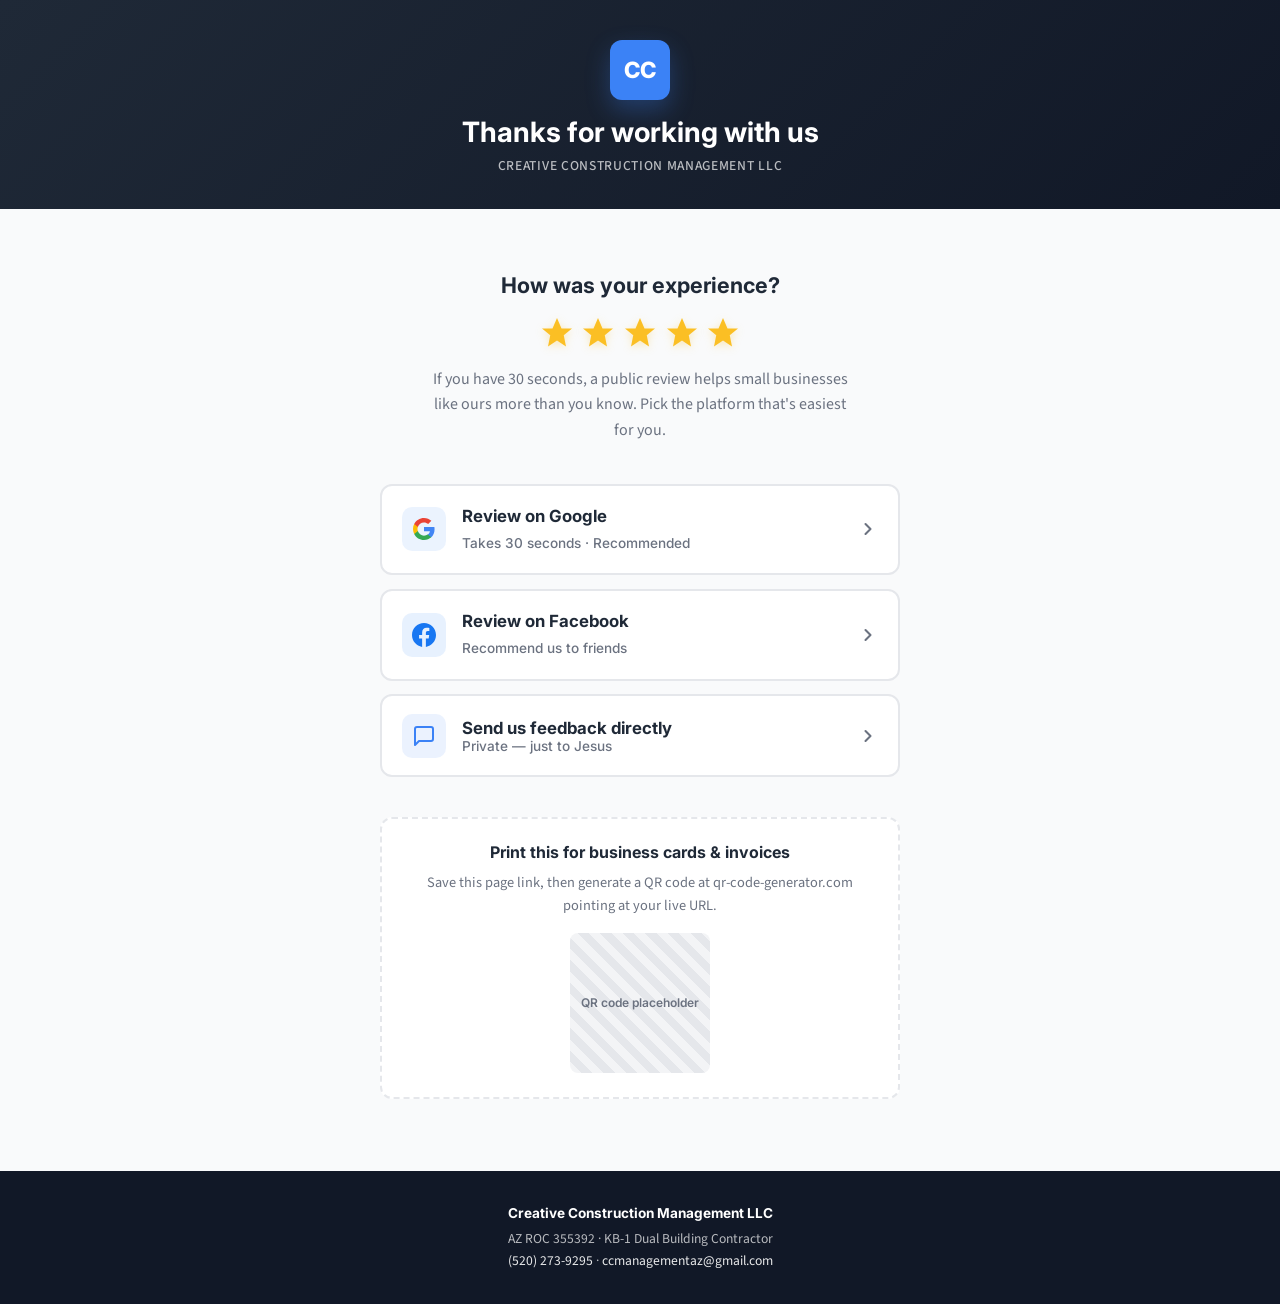
==== reviews.html @ 7d5b752c "Add files via upload" ====
<!DOCTYPE html>
<html lang="en">
<head>
<meta charset="UTF-8" />
<meta name="viewport" content="width=device-width, initial-scale=1.0" />
<title>Leave a Review · Creative Construction Management</title>
<meta name="description" content="Thanks for working with Creative Construction Management LLC. Leave us a quick review — Google, Facebook, or directly here." />
<meta name="robots" content="noindex" />

<link rel="preconnect" href="https://fonts.googleapis.com" />
<link rel="preconnect" href="https://fonts.gstatic.com" crossorigin />
<link href="https://fonts.googleapis.com/css2?family=Inter:wght@500;600;700;800&family=Source+Sans+3:wght@400;500;600&display=swap" rel="stylesheet" />

<style>
:root {
  --primary: #1f2937;
  --primary-dark: #111827;
  --accent: #3b82f6;
  --accent-dark: #2563eb;
  --text: #1f2937;
  --text-light: #6b7280;
  --bg: #f9fafb;
  --card: #ffffff;
  --border: #e5e7eb;
  --star: #fbbf24;
  --google: #4285f4;
  --facebook: #1877f2;
}
* { margin: 0; padding: 0; box-sizing: border-box; }
body {
  font-family: 'Source Sans 3', system-ui, sans-serif;
  background: var(--bg);
  color: var(--text);
  line-height: 1.6;
  min-height: 100vh;
  display: flex;
  flex-direction: column;
}
main {
  flex: 1;
  max-width: 560px;
  margin: 0 auto;
  padding: 2rem 1.25rem 3rem;
  width: 100%;
}
h1, h2, h3 { font-family: 'Inter', sans-serif; color: var(--primary); line-height: 1.2; }

/* Header */
.hdr {
  background: linear-gradient(135deg, var(--primary) 0%, var(--primary-dark) 100%);
  color: #fff;
  padding: 2.5rem 1.25rem 2rem;
  text-align: center;
}
.hdr .logo-mark {
  display: inline-flex;
  align-items: center;
  justify-content: center;
  width: 60px; height: 60px;
  background: var(--accent);
  color: #fff;
  border-radius: 12px;
  font-family: 'Inter', sans-serif;
  font-weight: 800;
  font-size: 1.4rem;
  margin-bottom: 1rem;
  box-shadow: 0 10px 25px rgba(59,130,246,.3);
}
.hdr h1 { color: #fff; font-size: 1.75rem; font-weight: 700; }
.hdr small {
  display: block;
  color: rgba(255,255,255,.7);
  font-size: .85rem;
  letter-spacing: .05em;
  margin-top: .35rem;
  text-transform: uppercase;
  font-weight: 500;
}

/* Star row */
.star-section {
  text-align: center;
  padding: 2rem 0 2.5rem;
}
.star-section h2 { font-size: 1.35rem; margin-bottom: 1rem; }
.stars {
  display: inline-flex;
  gap: .35rem;
  margin-bottom: 1rem;
}
.stars svg {
  width: 36px; height: 36px;
  fill: var(--star);
  filter: drop-shadow(0 2px 4px rgba(251,191,36,.3));
}
.star-section p {
  color: var(--text-light);
  font-size: 1rem;
  max-width: 420px;
  margin: 0 auto;
}

/* Review buttons */
.review-buttons {
  display: flex;
  flex-direction: column;
  gap: .85rem;
  margin-bottom: 2.5rem;
}
.review-btn {
  display: flex;
  align-items: center;
  gap: 1rem;
  padding: 1.1rem 1.25rem;
  background: var(--card);
  border: 2px solid var(--border);
  border-radius: 12px;
  color: var(--text);
  text-decoration: none;
  font-family: 'Inter', sans-serif;
  font-weight: 600;
  transition: all .2s;
  cursor: pointer;
}
.review-btn:hover, .review-btn:focus-visible {
  transform: translateY(-2px);
  box-shadow: 0 10px 20px rgba(0,0,0,.08);
  outline: none;
}
.review-btn.google:hover { border-color: var(--google); }
.review-btn.facebook:hover { border-color: var(--facebook); }
.review-btn.direct:hover { border-color: var(--accent); }
.review-btn-icon {
  flex-shrink: 0;
  width: 44px; height: 44px;
  border-radius: 10px;
  display: flex;
  align-items: center;
  justify-content: center;
}
.review-btn.google .review-btn-icon { background: rgba(66,133,244,.1); color: var(--google); }
.review-btn.facebook .review-btn-icon { background: rgba(24,119,242,.1); color: var(--facebook); }
.review-btn.direct .review-btn-icon { background: rgba(59,130,246,.1); color: var(--accent); }
.review-btn-text { flex: 1; text-align: left; }
.review-btn-text strong { display: block; font-size: 1.05rem; }
.review-btn-text small { color: var(--text-light); font-size: .85rem; font-weight: 500; }
.review-btn-arrow {
  color: var(--text-light);
  flex-shrink: 0;
  transition: transform .2s;
}
.review-btn:hover .review-btn-arrow { transform: translateX(3px); color: var(--accent); }

/* Direct form */
.direct-form {
  background: var(--card);
  border: 1px solid var(--border);
  border-radius: 12px;
  padding: 1.5rem;
  display: none;
}
.direct-form.open { display: block; animation: slideDown .3s ease; }
@keyframes slideDown {
  from { opacity: 0; transform: translateY(-10px); }
  to { opacity: 1; transform: translateY(0); }
}
.direct-form h3 { font-size: 1.1rem; margin-bottom: 1.25rem; }

.rating-picker {
  display: flex;
  justify-content: center;
  gap: .35rem;
  margin-bottom: 1.5rem;
}
.rating-picker input { display: none; }
.rating-picker label {
  cursor: pointer;
  padding: .25rem;
  transition: transform .15s;
}
.rating-picker label svg {
  width: 40px; height: 40px;
  fill: #e5e7eb;
  transition: fill .15s;
}
.rating-picker label:hover { transform: scale(1.1); }
.rating-picker input:checked ~ label svg,
.rating-picker label:hover svg,
.rating-picker label:hover ~ label svg { fill: var(--star); }
/* reversed trick for hover-all-left-of-hovered */
.rating-picker { direction: rtl; }
.rating-picker input:checked ~ label svg { fill: var(--star); }

.form-group { margin-bottom: 1rem; }
.form-group label {
  display: block;
  font-family: 'Inter', sans-serif;
  font-size: .85rem;
  font-weight: 500;
  color: var(--text);
  margin-bottom: .4rem;
}
.form-group input, .form-group textarea {
  width: 100%;
  padding: .75rem;
  border: 1px solid var(--border);
  border-radius: 8px;
  font-family: inherit;
  font-size: 1rem;
}
.form-group input:focus, .form-group textarea:focus {
  outline: none;
  border-color: var(--accent);
  box-shadow: 0 0 0 3px rgba(59,130,246,.15);
}
.form-group textarea { min-height: 110px; resize: vertical; }

.form-submit {
  width: 100%;
  padding: .9rem;
  background: var(--accent);
  color: #fff;
  border: none;
  border-radius: 8px;
  font-family: 'Inter', sans-serif;
  font-weight: 600;
  font-size: 1rem;
  cursor: pointer;
  transition: background .2s;
}
.form-submit:hover { background: var(--accent-dark); }
.form-submit:disabled { opacity: .6; cursor: wait; }

.form-status {
  margin-top: 1rem;
  padding: .85rem;
  border-radius: 8px;
  font-size: .95rem;
  display: none;
}
.form-status.success { background: #d1fae5; color: #065f46; display: block; }
.form-status.error { background: #fee2e2; color: #991b1b; display: block; }

/* QR / print section */
.qr-box {
  margin: 2.5rem 0 1.5rem;
  padding: 1.5rem;
  background: var(--card);
  border: 2px dashed var(--border);
  border-radius: 12px;
  text-align: center;
}
.qr-box h3 { font-size: 1rem; margin-bottom: .5rem; }
.qr-box p { color: var(--text-light); font-size: .9rem; margin-bottom: 1rem; }
.qr-placeholder {
  width: 140px; height: 140px;
  margin: 0 auto;
  background: repeating-linear-gradient(45deg, #f3f4f6, #f3f4f6 8px, #e5e7eb 8px, #e5e7eb 16px);
  border-radius: 8px;
  display: flex;
  align-items: center;
  justify-content: center;
  color: var(--text-light);
  font-size: .75rem;
  font-family: 'Inter', sans-serif;
  font-weight: 600;
}

/* Footer */
footer {
  text-align: center;
  padding: 2rem 1.25rem;
  background: var(--primary-dark);
  color: rgba(255,255,255,.7);
  font-size: .85rem;
}
footer strong { color: #fff; display: block; font-family: 'Inter', sans-serif; margin-bottom: .25rem; }
footer a { color: rgba(255,255,255,.9); text-decoration: none; }
footer a:hover { color: var(--accent); }

@media print {
  body { background: #fff; }
  .hdr { background: #fff; color: #000; border-bottom: 2px solid #000; }
  .hdr h1, .hdr small { color: #000; }
  .review-btn, .direct-form, footer { display: none !important; }
  .qr-box { border: 2px solid #000; }
}
</style>
</head>
<body>

<header class="hdr">
  <div class="logo-mark">CC</div>
  <h1>Thanks for working with us</h1>
  <small>Creative Construction Management LLC</small>
</header>

<main>
  <section class="star-section">
    <h2>How was your experience?</h2>
    <div class="stars" aria-hidden="true">
      <svg viewBox="0 0 24 24"><path d="M12 2l3 7h7l-5.5 4.5L18 21l-6-4-6 4 1.5-7.5L2 9h7z"/></svg>
      <svg viewBox="0 0 24 24"><path d="M12 2l3 7h7l-5.5 4.5L18 21l-6-4-6 4 1.5-7.5L2 9h7z"/></svg>
      <svg viewBox="0 0 24 24"><path d="M12 2l3 7h7l-5.5 4.5L18 21l-6-4-6 4 1.5-7.5L2 9h7z"/></svg>
      <svg viewBox="0 0 24 24"><path d="M12 2l3 7h7l-5.5 4.5L18 21l-6-4-6 4 1.5-7.5L2 9h7z"/></svg>
      <svg viewBox="0 0 24 24"><path d="M12 2l3 7h7l-5.5 4.5L18 21l-6-4-6 4 1.5-7.5L2 9h7z"/></svg>
    </div>
    <p>If you have 30 seconds, a public review helps small businesses like ours more than you know. Pick the platform that's easiest for you.</p>
  </section>

  <div class="review-buttons">
    <a href="#REPLACE-WITH-GOOGLE-REVIEW-URL" target="_blank" rel="noopener" class="review-btn google" id="googleBtn">
      <div class="review-btn-icon">
        <svg width="24" height="24" viewBox="0 0 24 24" fill="currentColor"><path d="M22.56 12.25c0-.78-.07-1.53-.2-2.25H12v4.26h5.92c-.26 1.37-1.04 2.53-2.21 3.31v2.77h3.57c2.08-1.92 3.28-4.74 3.28-8.09z"/><path d="M12 23c2.97 0 5.46-.98 7.28-2.66l-3.57-2.77c-.98.66-2.23 1.06-3.71 1.06-2.86 0-5.29-1.93-6.16-4.53H2.18v2.84C3.99 20.53 7.7 23 12 23z" fill="#34a853"/><path d="M5.84 14.09c-.22-.66-.35-1.36-.35-2.09s.13-1.43.35-2.09V7.07H2.18C1.43 8.55 1 10.22 1 12s.43 3.45 1.18 4.93l2.85-2.22.81-.62z" fill="#fbbc04"/><path d="M12 5.38c1.62 0 3.06.56 4.21 1.64l3.15-3.15C17.45 2.09 14.97 1 12 1 7.7 1 3.99 3.47 2.18 7.07l3.66 2.84c.87-2.6 3.3-4.53 6.16-4.53z" fill="#ea4335"/></svg>
      </div>
      <div class="review-btn-text">
        <strong>Review on Google</strong>
        <small>Takes 30 seconds · Recommended</small>
      </div>
      <svg class="review-btn-arrow" width="20" height="20" viewBox="0 0 24 24" fill="none" stroke="currentColor" stroke-width="2.5" stroke-linecap="round" stroke-linejoin="round"><polyline points="9 18 15 12 9 6"/></svg>
    </a>

    <a href="https://facebook.com/#REPLACE-WITH-FB-PAGE/reviews" target="_blank" rel="noopener" class="review-btn facebook">
      <div class="review-btn-icon">
        <svg width="24" height="24" viewBox="0 0 24 24" fill="currentColor"><path d="M24 12.073c0-6.627-5.373-12-12-12s-12 5.373-12 12c0 5.99 4.388 10.954 10.125 11.854v-8.385H7.078v-3.47h3.047V9.43c0-3.007 1.792-4.669 4.533-4.669 1.312 0 2.686.235 2.686.235v2.953H15.83c-1.491 0-1.956.925-1.956 1.874v2.25h3.328l-.532 3.47h-2.796v8.385C19.612 23.027 24 18.062 24 12.073z"/></svg>
      </div>
      <div class="review-btn-text">
        <strong>Review on Facebook</strong>
        <small>Recommend us to friends</small>
      </div>
      <svg class="review-btn-arrow" width="20" height="20" viewBox="0 0 24 24" fill="none" stroke="currentColor" stroke-width="2.5" stroke-linecap="round" stroke-linejoin="round"><polyline points="9 18 15 12 9 6"/></svg>
    </a>

    <button type="button" class="review-btn direct" id="openDirectForm">
      <div class="review-btn-icon">
        <svg width="24" height="24" viewBox="0 0 24 24" fill="none" stroke="currentColor" stroke-width="2" stroke-linecap="round" stroke-linejoin="round"><path d="M21 15a2 2 0 0 1-2 2H7l-4 4V5a2 2 0 0 1 2-2h14a2 2 0 0 1 2 2z"/></svg>
      </div>
      <div class="review-btn-text">
        <strong>Send us feedback directly</strong>
        <small>Private — just to Jesus</small>
      </div>
      <svg class="review-btn-arrow" width="20" height="20" viewBox="0 0 24 24" fill="none" stroke="currentColor" stroke-width="2.5" stroke-linecap="round" stroke-linejoin="round"><polyline points="9 18 15 12 9 6"/></svg>
    </button>
  </div>

  <form class="direct-form" id="directForm">
    <h3>Send feedback directly</h3>

    <div class="rating-picker" role="radiogroup" aria-label="Rating">
      <input type="radio" name="rating" value="5" id="r5" required /><label for="r5" aria-label="5 stars"><svg viewBox="0 0 24 24"><path d="M12 2l3 7h7l-5.5 4.5L18 21l-6-4-6 4 1.5-7.5L2 9h7z"/></svg></label>
      <input type="radio" name="rating" value="4" id="r4" /><label for="r4" aria-label="4 stars"><svg viewBox="0 0 24 24"><path d="M12 2l3 7h7l-5.5 4.5L18 21l-6-4-6 4 1.5-7.5L2 9h7z"/></svg></label>
      <input type="radio" name="rating" value="3" id="r3" /><label for="r3" aria-label="3 stars"><svg viewBox="0 0 24 24"><path d="M12 2l3 7h7l-5.5 4.5L18 21l-6-4-6 4 1.5-7.5L2 9h7z"/></svg></label>
      <input type="radio" name="rating" value="2" id="r2" /><label for="r2" aria-label="2 stars"><svg viewBox="0 0 24 24"><path d="M12 2l3 7h7l-5.5 4.5L18 21l-6-4-6 4 1.5-7.5L2 9h7z"/></svg></label>
      <input type="radio" name="rating" value="1" id="r1" /><label for="r1" aria-label="1 star"><svg viewBox="0 0 24 24"><path d="M12 2l3 7h7l-5.5 4.5L18 21l-6-4-6 4 1.5-7.5L2 9h7z"/></svg></label>
    </div>

    <div class="form-group">
      <label for="name">Your name</label>
      <input type="text" id="name" name="name" required autocomplete="name" />
    </div>
    <div class="form-group">
      <label for="email">Email (optional — only if you want a response)</label>
      <input type="email" id="email" name="email" autocomplete="email" />
    </div>
    <div class="form-group">
      <label for="project">What project did we work on?</label>
      <input type="text" id="project" name="project" placeholder="e.g. Kitchen remodel in Marana" />
    </div>
    <div class="form-group">
      <label for="comment">Your feedback</label>
      <textarea id="comment" name="comment" required placeholder="What went well? What could've been better?"></textarea>
    </div>
    <button type="submit" class="form-submit">Send Feedback</button>
    <div class="form-status" id="formStatus" role="status" aria-live="polite"></div>
  </form>

  <div class="qr-box">
    <h3>Print this for business cards & invoices</h3>
    <p>Save this page link, then generate a QR code at qr-code-generator.com pointing at your live URL.</p>
    <div class="qr-placeholder">QR code placeholder</div>
  </div>
</main>

<footer>
  <strong>Creative Construction Management LLC</strong>
  AZ ROC 355392 · KB-1 Dual Building Contractor<br/>
  <a href="tel:+15202739295">(520) 273-9295</a> · <a href="mailto:ccmanagementaz@gmail.com">ccmanagementaz@gmail.com</a>
</footer>

<script>
// ====== CONFIG ======
// 1. Replace #REPLACE-WITH-GOOGLE-REVIEW-URL in the Google button above with your
//    real GBP short review link (get from Google Business Profile → Ask for reviews → Copy link).
// 2. Replace the Facebook URL with your actual Facebook Business Page /reviews URL.
// 3. Paste the SAME Apps Script URL you used for the main website form here, OR leave 'TBD'
//    to run in demo mode (feedback is logged to the browser console).
const GOOGLE_SHEET_URL = 'TBD';

// ====== Direct feedback form ======
const openBtn = document.getElementById('openDirectForm');
const form = document.getElementById('directForm');
const status = document.getElementById('formStatus');

openBtn.addEventListener('click', () => {
  form.classList.toggle('open');
  if (form.classList.contains('open')) {
    form.scrollIntoView({ behavior: 'smooth', block: 'start' });
  }
});

form.addEventListener('submit', async (e) => {
  e.preventDefault();
  status.className = 'form-status';
  status.textContent = '';

  const rating = form.querySelector('input[name="rating"]:checked');
  if (!rating) {
    showStatus('error', 'Please pick a star rating.');
    return;
  }

  const data = {
    source: 'reviews-page',
    business: 'Creative Construction Management LLC',
    name: form.elements.name.value.trim(),
    email: form.elements.email.value.trim(),
    rating: rating.value,
    service: form.elements.project.value.trim() || 'Review / feedback',
    message: form.elements.comment.value.trim(),
    submittedAt: new Date().toISOString()
  };

  const btn = form.querySelector('.form-submit');
  btn.disabled = true;
  btn.textContent = 'Sending...';

  try {
    if (GOOGLE_SHEET_URL && GOOGLE_SHEET_URL !== 'TBD') {
      await fetch(GOOGLE_SHEET_URL, {
        method: 'POST',
        mode: 'no-cors',
        headers: { 'Content-Type': 'application/json' },
        body: JSON.stringify(data)
      });
    } else {
      await new Promise(r => setTimeout(r, 500));
      console.log('[demo] Feedback (no GOOGLE_SHEET_URL set):', data);
    }
    showStatus('success', 'Thanks for the feedback. Jesus will read every word.');
    form.reset();
    setTimeout(() => form.classList.remove('open'), 2500);
  } catch (err) {
    console.error(err);
    showStatus('error', 'Something went wrong. Please email ccmanagementaz@gmail.com directly.');
  } finally {
    btn.disabled = false;
    btn.textContent = 'Send Feedback';
  }
});

function showStatus(type, msg) {
  status.className = 'form-status ' + type;
  status.textContent = msg;
}

// ====== Smart routing: route 4-5 star clicks to Google, 1-3 star clicks to direct form ======
// Optional — encourages public reviews from happy customers while funneling unhappy feedback privately
// This is opt-in: to enable, uncomment the block below AND remove the direct href from the Google button
/*
document.querySelectorAll('.rating-picker input').forEach(input => {
  input.addEventListener('change', () => {
    if (parseInt(input.value) >= 4) {
      // happy customer — nudge to Google
      document.getElementById('googleBtn').style.animation = 'pulse 1.5s ease infinite';
    }
  });
});
*/
</script>

</body>
</html>
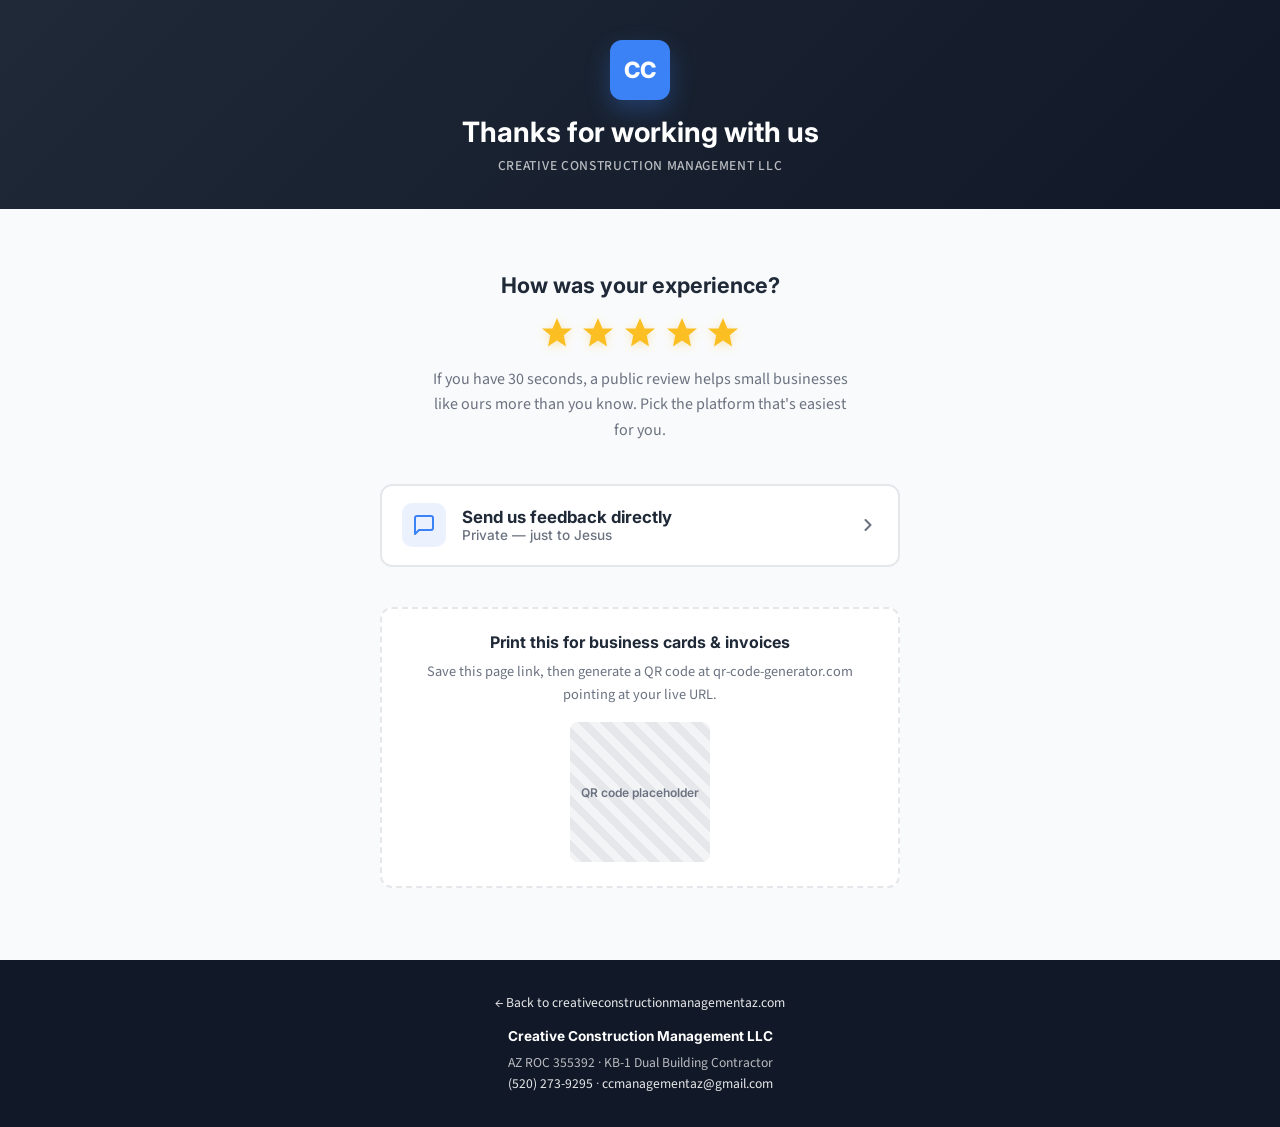
==== commit b715090b: "Add process/FAQ sections, gallery lightbox, and harden the lead form Keeps the Google Apps Script le" ====
--- a/reviews.html
+++ b/reviews.html
@@ -107,6 +107,9 @@
   gap: .85rem;
   margin-bottom: 2.5rem;
 }
+/* `.review-btn { display:flex }` outranks the browser's own [hidden] rule, so
+   an unconfigured platform button needs this to actually stay hidden. */
+[hidden] { display: none !important; }
 .review-btn {
   display: flex;
   align-items: center;
@@ -309,7 +312,7 @@
   </section>
 
   <div class="review-buttons">
-    <a href="#REPLACE-WITH-GOOGLE-REVIEW-URL" target="_blank" rel="noopener" class="review-btn google" id="googleBtn">
+    <a href="#" target="_blank" rel="noopener" class="review-btn google" id="googleBtn" hidden>
       <div class="review-btn-icon">
         <svg width="24" height="24" viewBox="0 0 24 24" fill="currentColor"><path d="M22.56 12.25c0-.78-.07-1.53-.2-2.25H12v4.26h5.92c-.26 1.37-1.04 2.53-2.21 3.31v2.77h3.57c2.08-1.92 3.28-4.74 3.28-8.09z"/><path d="M12 23c2.97 0 5.46-.98 7.28-2.66l-3.57-2.77c-.98.66-2.23 1.06-3.71 1.06-2.86 0-5.29-1.93-6.16-4.53H2.18v2.84C3.99 20.53 7.7 23 12 23z" fill="#34a853"/><path d="M5.84 14.09c-.22-.66-.35-1.36-.35-2.09s.13-1.43.35-2.09V7.07H2.18C1.43 8.55 1 10.22 1 12s.43 3.45 1.18 4.93l2.85-2.22.81-.62z" fill="#fbbc04"/><path d="M12 5.38c1.62 0 3.06.56 4.21 1.64l3.15-3.15C17.45 2.09 14.97 1 12 1 7.7 1 3.99 3.47 2.18 7.07l3.66 2.84c.87-2.6 3.3-4.53 6.16-4.53z" fill="#ea4335"/></svg>
       </div>
@@ -320,7 +323,7 @@
       <svg class="review-btn-arrow" width="20" height="20" viewBox="0 0 24 24" fill="none" stroke="currentColor" stroke-width="2.5" stroke-linecap="round" stroke-linejoin="round"><polyline points="9 18 15 12 9 6"/></svg>
     </a>
 
-    <a href="https://facebook.com/#REPLACE-WITH-FB-PAGE/reviews" target="_blank" rel="noopener" class="review-btn facebook">
+    <a href="#" target="_blank" rel="noopener" class="review-btn facebook" id="facebookBtn" hidden>
       <div class="review-btn-icon">
         <svg width="24" height="24" viewBox="0 0 24 24" fill="currentColor"><path d="M24 12.073c0-6.627-5.373-12-12-12s-12 5.373-12 12c0 5.99 4.388 10.954 10.125 11.854v-8.385H7.078v-3.47h3.047V9.43c0-3.007 1.792-4.669 4.533-4.669 1.312 0 2.686.235 2.686.235v2.953H15.83c-1.491 0-1.956.925-1.956 1.874v2.25h3.328l-.532 3.47h-2.796v8.385C19.612 23.027 24 18.062 24 12.073z"/></svg>
       </div>
@@ -382,6 +385,7 @@
 </main>
 
 <footer>
+  <p style="margin-bottom:.75rem;"><a href="./">&larr; Back to creativeconstructionmanagementaz.com</a></p>
   <strong>Creative Construction Management LLC</strong>
   AZ ROC 355392 · KB-1 Dual Building Contractor<br/>
   <a href="tel:+15202739295">(520) 273-9295</a> · <a href="mailto:ccmanagementaz@gmail.com">ccmanagementaz@gmail.com</a>
@@ -389,12 +393,25 @@
 
 <script>
 // ====== CONFIG ======
-// 1. Replace #REPLACE-WITH-GOOGLE-REVIEW-URL in the Google button above with your
-//    real GBP short review link (get from Google Business Profile → Ask for reviews → Copy link).
-// 2. Replace the Facebook URL with your actual Facebook Business Page /reviews URL.
-// 3. Paste the SAME Apps Script URL you used for the main website form here, OR leave 'TBD'
-//    to run in demo mode (feedback is logged to the browser console).
-const GOOGLE_SHEET_URL = 'TBD';
+// Set these two once you have the links. A button stays hidden while its URL is
+// empty, so a customer is never sent to a dead page.
+//   GOOGLE_REVIEW_URL  — Google Business Profile -> Ask for reviews -> Copy link
+//   FACEBOOK_REVIEW_URL — your Facebook Page URL + /reviews
+const GOOGLE_REVIEW_URL = '';
+const FACEBOOK_REVIEW_URL = '';
+
+// Same Apps Script Web App URL as the main site form (see apps-script.gs).
+// Set to 'TBD' for demo mode (feedback logged to the console, nothing posted).
+const GOOGLE_SHEET_URL = 'https://script.google.com/macros/s/AKfycbwlihyUs3vU13qy2AEcAbfmpl5RethtSP72KS4L25szgd2l-7EBZEoEBXR9Z38odhKL/exec';
+
+const prefersReducedMotion = window.matchMedia('(prefers-reduced-motion: reduce)').matches;
+
+// ====== Reveal only the platforms that are actually configured ======
+[['googleBtn', GOOGLE_REVIEW_URL], ['facebookBtn', FACEBOOK_REVIEW_URL]].forEach(([id, url]) => {
+  const el = document.getElementById(id);
+  if (!el) return;
+  if (url) { el.href = url; el.hidden = false; }
+});
 
 // ====== Direct feedback form ======
 const openBtn = document.getElementById('openDirectForm');
@@ -404,7 +421,7 @@
 openBtn.addEventListener('click', () => {
   form.classList.toggle('open');
   if (form.classList.contains('open')) {
-    form.scrollIntoView({ behavior: 'smooth', block: 'start' });
+    form.scrollIntoView({ behavior: prefersReducedMotion ? 'auto' : 'smooth', block: 'start' });
   }
 });
 
@@ -416,6 +433,8 @@
   const rating = form.querySelector('input[name="rating"]:checked');
   if (!rating) {
     showStatus('error', 'Please pick a star rating.');
+    const firstStar = form.querySelector('input[name="rating"]');
+    if (firstStar) firstStar.focus();
     return;
   }
 
@@ -436,12 +455,19 @@
 
   try {
     if (GOOGLE_SHEET_URL && GOOGLE_SHEET_URL !== 'TBD') {
-      await fetch(GOOGLE_SHEET_URL, {
-        method: 'POST',
-        mode: 'no-cors',
-        headers: { 'Content-Type': 'application/json' },
-        body: JSON.stringify(data)
-      });
+      const controller = new AbortController();
+      const timeout = setTimeout(() => controller.abort(), 15000);
+      try {
+        await fetch(GOOGLE_SHEET_URL, {
+          method: 'POST',
+          mode: 'no-cors',
+          headers: { 'Content-Type': 'application/json' },
+          body: JSON.stringify(data),
+          signal: controller.signal
+        });
+      } finally {
+        clearTimeout(timeout);
+      }
     } else {
       await new Promise(r => setTimeout(r, 500));
       console.log('[demo] Feedback (no GOOGLE_SHEET_URL set):', data);
